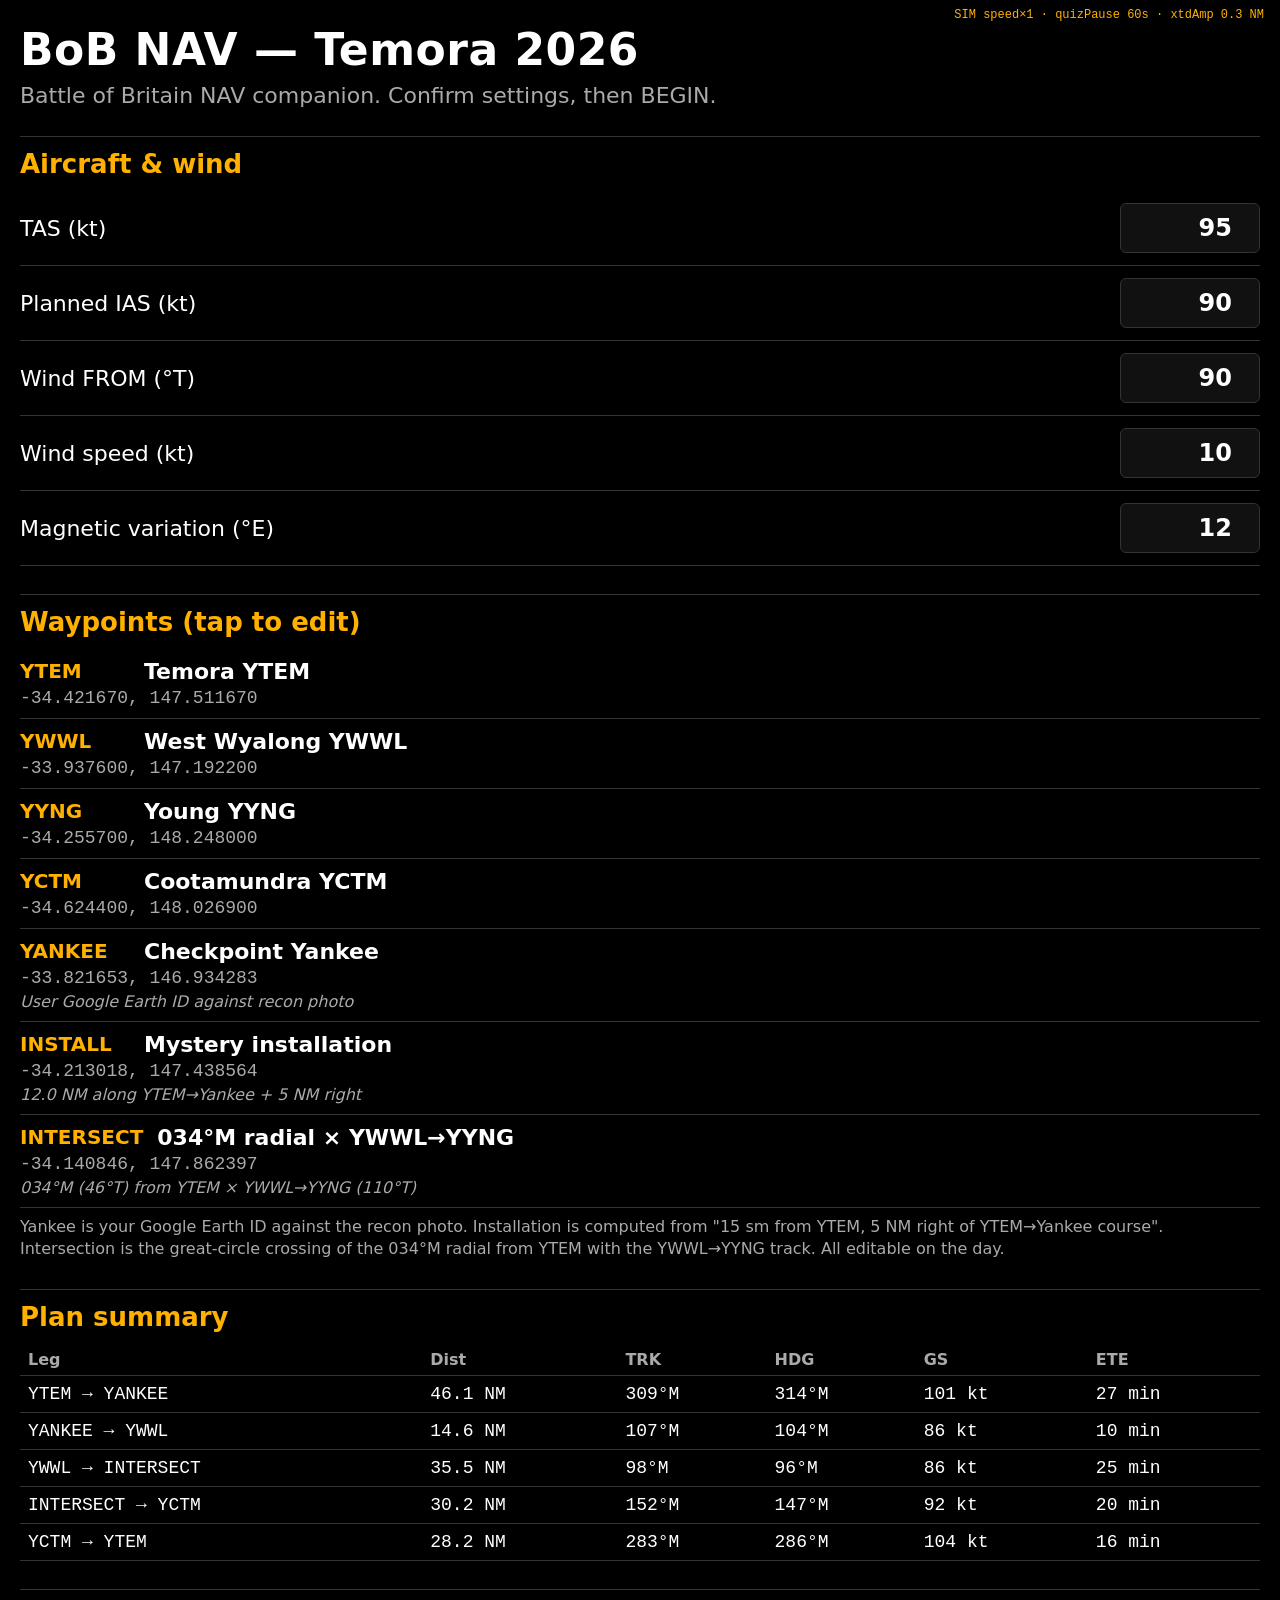
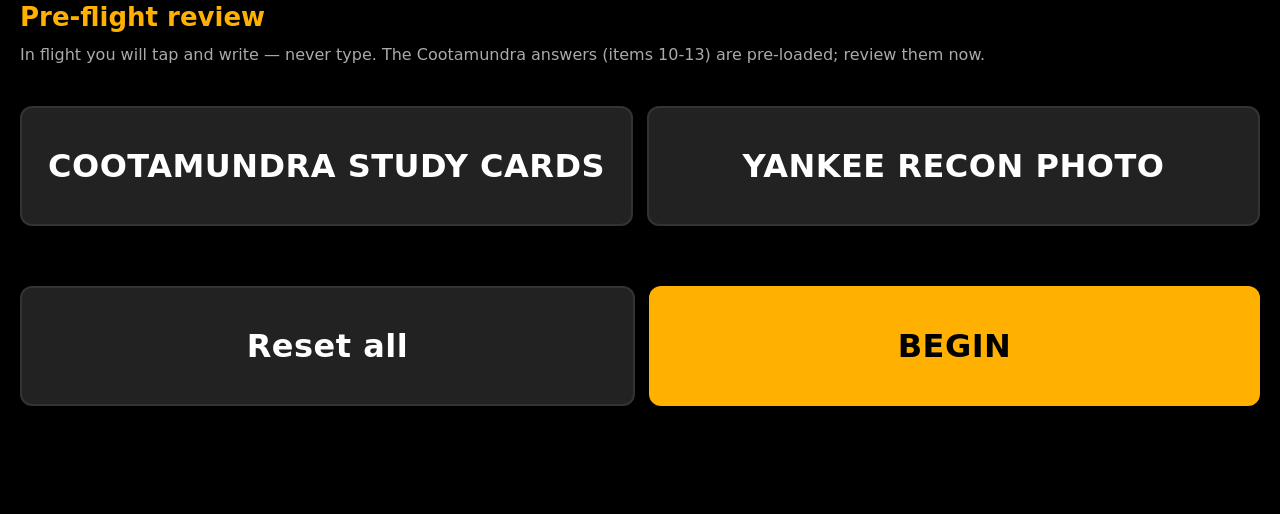
==== sim.html @ 81095c04 "Local-only sim infrastructure (DO NOT PUSH) Adds an isolated simulation harness for end-to-end testi" ====
<!DOCTYPE html>
<!--
  sim.html — local-only sim entry. DO NOT PUSH.
  Loads sim.js, which installs a fake GeoWatcher and then dynamically
  imports app.js. No service worker registration here — we want fresh
  app.js / sim.js on every reload.
-->
<html lang="en">
<head>
  <meta charset="UTF-8">
  <meta name="viewport" content="width=device-width, initial-scale=1, viewport-fit=cover, user-scalable=no">
  <meta name="theme-color" content="#000000">
  <link rel="stylesheet" href="styles.css">
  <title>BoB NAV — SIM</title>
</head>
<body>
  <div id="app">
    <section id="screen-setup" class="screen"></section>
    <section id="screen-flight" class="screen hidden"></section>
    <section id="screen-summary" class="screen hidden"></section>
    <div id="modal-photo" class="modal hidden"></div>
    <div id="modal-study" class="modal hidden"></div>
  </div>
  <div id="flash"></div>
  <!--
    Reset persisted app state synchronously, BEFORE any module loads.
    Module scripts are deferred, so this inline classic script runs first.
    app.js reads localStorage at module init time (loadSettings,
    loadPhaseIndex, loadAnswers) — the reset has to happen now or the
    sim inherits leftover phase/answers from the previous run.

    Also: if you previously visited index.html on this origin, its
    service worker is still installed and will intercept requests from
    sim.html, serving cached versions of app.js/route.js etc. Unregister
    any SWs and clear all caches on every sim load so we always run live
    code. Reload once after cleanup so the next request is intercepted
    by nobody.
  -->
  <script>
    (function () {
      try {
        const SKEY = 'bobnav.settings.v1';
        localStorage.setItem('bobnav.phase.v1', '0');
        localStorage.removeItem('bobnav.answers.v1');
        const cur = JSON.parse(localStorage.getItem(SKEY) || '{}');
        const params = new URLSearchParams(location.search);
        const varE = Number(params.get('varE') ?? '12');
        localStorage.setItem(SKEY, JSON.stringify({
          tasKt: 95, iasKt: 90, windFromT: 90, windKt: 10,
          ...cur,
          varE,
          takeoffAt: null,
        }));
      } catch (_) {}
    })();
    (async function nukeSW() {
      const params = new URLSearchParams(location.search);
      if (params.get('_clean') === '1') {
        console.info('[sim] post-cleanup load — running fresh');
        return;
      }
      let cleaned = false;
      if ('serviceWorker' in navigator) {
        const regs = await navigator.serviceWorker.getRegistrations();
        console.info('[sim] SW registrations found:', regs.length);
        if (regs.length > 0) {
          await Promise.all(regs.map((r) => r.unregister()));
          cleaned = true;
        }
      }
      if ('caches' in window) {
        const keys = await caches.keys();
        console.info('[sim] cache keys found:', keys);
        if (keys.length > 0) {
          await Promise.all(keys.map((k) => caches.delete(k)));
          cleaned = true;
        }
      }
      if (cleaned) {
        console.info('[sim] SW + caches cleared, reloading…');
        params.set('_clean', '1');
        location.replace(location.pathname + '?' + params.toString());
      }
    })();
  </script>
  <script type="module" src="sim.js"></script>
</body>
</html>
---- styles.css ----
/* styles.css — high-contrast cockpit UI
 * Sized for an iPad mounted on the right side of the panel, viewed at arm's
 * reach (~50-70 cm) from the left seat. Black background, white type,
 * single accent amber for "act now" callouts and the CDI needle.
 */

:root {
  --bg: #000;
  --fg: #fff;
  --dim: #aaa;
  --line: #333;
  --accent: #FFB000;        /* amber */
  --good: #6f6;
  --bad: #f55;

  /* Flight-screen sizes — calibrated for arm's-reach viewing */
  --status-pt: 30px;
  --headline-pt: 88px;
  --subhead-pt: 36px;
  --numeric-pt: 110px;
  --num-label-pt: 24px;
  --body-pt: 36px;
  --target-h: 120px;

  /* Setup-screen sizes — read on the ground at desk distance */
  --setup-base: 22px;
}

* { box-sizing: border-box; margin: 0; padding: 0; }

html, body {
  height: 100%;
  background: var(--bg);
  color: var(--fg);
  font-family: -apple-system, "SF Pro Display", system-ui, sans-serif;
  font-weight: 600;
  -webkit-text-size-adjust: 100%;
  -webkit-tap-highlight-color: transparent;
  overscroll-behavior: none;
  touch-action: manipulation;
}

input, button, select, textarea {
  font: inherit;
  color: inherit;
  background: transparent;
  border: none;
}

button {
  cursor: pointer;
  -webkit-user-select: none;
  user-select: none;
}

.hidden { display: none !important; }

/* ===== Screens ===== */

#app { width: 100%; min-height: 100%; }

.screen {
  width: 100%;
  min-height: 100vh;
  padding: 16px;
}

/* ===== Setup screen ===== */

#screen-setup {
  font-size: var(--setup-base);
  padding: 24px 20px 80px;
}

#screen-setup h1 {
  font-size: 44px;
  letter-spacing: 0.5px;
  margin-bottom: 8px;
}

#screen-setup .tagline {
  color: var(--dim);
  font-weight: 500;
  margin-bottom: 24px;
}

#screen-setup section {
  margin: 28px 0;
  padding-top: 12px;
  border-top: 1px solid var(--line);
}

#screen-setup h2 {
  font-size: 26px;
  margin-bottom: 12px;
  color: var(--accent);
}

.num-row {
  display: flex;
  align-items: center;
  justify-content: space-between;
  gap: 12px;
  padding: 12px 0;
  border-bottom: 1px solid var(--line);
}
.num-row span { font-weight: 500; }
.num-row input {
  width: 140px;
  padding: 10px 12px;
  font-size: 24px;
  text-align: right;
  background: #111;
  border: 1px solid var(--line);
  border-radius: 6px;
}

.wp-row {
  display: grid;
  grid-template-columns: minmax(110px, max-content) 1fr;
  grid-template-rows: auto auto;
  gap: 4px 14px;
  padding: 10px 0;
  border-bottom: 1px solid var(--line);
}
.wp-id { grid-column: 1; grid-row: 1; font-weight: 700; color: var(--accent); white-space: nowrap; font-size: 20px; }
.wp-name { grid-column: 2; grid-row: 1; font-weight: 600; }
.wp-coord { grid-column: 1 / span 2; grid-row: 2; color: var(--dim); font-family: ui-monospace, "SF Mono", Menlo, monospace; font-weight: 500; font-size: 18px; }
.wp-note { grid-column: 1 / span 2; grid-row: 3; color: var(--dim); font-weight: 400; font-style: italic; font-size: 16px; }

.plan-summary table {
  width: 100%;
  border-collapse: collapse;
  font-size: 18px;
}
.plan-summary th {
  text-align: left;
  padding: 6px 8px;
  font-size: 16px;
  color: var(--dim);
  border-bottom: 1px solid var(--line);
}
.plan-summary td {
  padding: 8px;
  border-bottom: 1px solid var(--line);
  font-family: ui-monospace, "SF Mono", Menlo, monospace;
  font-weight: 500;
}

.small { color: var(--dim); font-size: 16px; font-weight: 500; margin-top: 8px; line-height: 1.4; }

/* ===== Buttons ===== */

.btn-primary, .btn-secondary {
  min-height: var(--target-h);
  padding: 0 24px;
  border-radius: 12px;
  font-size: 32px;
  font-weight: 700;
  letter-spacing: 0.5px;
  flex: 1;
}
.btn-primary {
  background: var(--accent);
  color: #000;
}
.btn-secondary {
  background: #222;
  color: var(--fg);
  border: 2px solid var(--line);
}

.btn-row {
  display: flex;
  gap: 14px;
  padding: 16px 0;
}

.btn-row-bottom {
  position: sticky;
  bottom: 0;
  margin-top: auto;
  background: linear-gradient(180deg, transparent 0%, var(--bg) 30%, var(--bg) 100%);
  padding-top: 28px;
  padding-bottom: env(safe-area-inset-bottom, 16px);
}

#screen-setup .btn-row {
  margin-top: 24px;
}

/* ===== Flight screen ===== */

#screen-flight {
  display: flex;
  flex-direction: column;
  min-height: 100vh;
  padding: 12px 16px env(safe-area-inset-bottom, 16px);
  font-size: var(--body-pt);
}

.status-row {
  display: flex;
  justify-content: space-between;
  align-items: center;
  font-size: var(--status-pt);
  font-weight: 600;
  color: var(--dim);
  padding: 4px 0 12px;
  font-family: ui-monospace, "SF Mono", Menlo, monospace;
  letter-spacing: 0.5px;
}

.headline {
  font-size: var(--headline-pt);
  line-height: 1;
  letter-spacing: -1px;
  font-weight: 800;
  margin: 4px 0 4px;
  padding: 6px 0;
}
.headline.alert {
  color: var(--accent);
  text-shadow: 0 0 1px var(--accent);
}

.subhead {
  font-size: var(--subhead-pt);
  font-weight: 600;
  color: var(--dim);
  margin-bottom: 16px;
  line-height: 1.1;
}

.cdi-block {
  margin: 8px 0 16px;
}
.cdi-block.no-fix {
  color: var(--dim);
  font-size: var(--subhead-pt);
}

.track-row {
  display: flex;
  justify-content: space-between;
  align-items: baseline;
  font-size: 38px;
  margin-bottom: 16px;
  font-family: ui-monospace, "SF Mono", Menlo, monospace;
}
.track-row label {
  color: var(--dim);
  font-weight: 500;
  font-size: 24px;
  margin-right: 8px;
}
.track-row strong { font-weight: 700; }
.drift { font-weight: 700; }
.drift.alert { color: var(--accent); }

.cdi {
  position: relative;
  padding: 16px 8px 4px;
  border: 2px solid var(--line);
  border-radius: 8px;
  background: #0a0a0a;
}

.cdi-scale {
  position: relative;
  display: flex;
  justify-content: space-between;
  align-items: center;
  height: 36px;
  font-size: 28px;
  color: var(--dim);
  font-family: ui-monospace, "SF Mono", Menlo, monospace;
  font-weight: 500;
}
.cdi-d { font-size: 24px; }
.cdi-c { color: var(--fg); font-weight: 700; }

.cdi-needle {
  position: absolute;
  top: -10px;
  bottom: -10px;
  width: 6px;
  background: var(--accent);
  border-radius: 3px;
  transform: translateX(-50%);
  box-shadow: 0 0 8px rgba(255, 176, 0, 0.6);
  transition: left 0.2s ease-out;
}

.cdi-numeric {
  text-align: center;
  font-size: 28px;
  margin-top: 10px;
  font-family: ui-monospace, "SF Mono", Menlo, monospace;
  color: var(--fg);
  font-weight: 700;
}

.numerics {
  display: grid;
  grid-template-columns: 1fr 1fr 1fr;
  gap: 4px;
  margin: 16px 0 8px;
}
.num-cell { text-align: center; }
.num-val {
  font-size: var(--numeric-pt);
  line-height: 1;
  font-weight: 800;
  font-family: ui-monospace, "SF Mono", Menlo, monospace;
  letter-spacing: -2px;
}
.num-lab {
  font-size: var(--num-label-pt);
  color: var(--dim);
  font-weight: 500;
  margin-top: 4px;
}
.num-target {
  grid-column: 1 / span 3;
  text-align: center;
  font-size: 30px;
  margin-top: 8px;
  color: var(--dim);
  font-weight: 600;
}

.secondary {
  text-align: center;
  font-size: 32px;
  color: var(--dim);
  margin: 8px 0 16px;
}
.secondary strong { color: var(--fg); }

/* ===== Quiz ===== */

.quiz {
  margin: 16px 0;
  padding: 16px;
  border: 2px solid var(--accent);
  border-radius: 12px;
  background: rgba(255, 176, 0, 0.06);
}
.quiz-title {
  font-size: 34px;
  font-weight: 700;
  color: var(--accent);
  margin-bottom: 14px;
}
.quiz-options {
  display: grid;
  grid-template-columns: 1fr 1fr;
  gap: 12px;
}
.quiz-opt {
  min-height: var(--target-h);
  padding: 12px 16px;
  font-size: 28px;
  font-weight: 600;
  background: #111;
  color: var(--fg);
  border: 2px solid var(--line);
  border-radius: 8px;
  text-align: center;
}
.quiz-opt.selected {
  background: var(--accent);
  color: #000;
  border-color: var(--accent);
}

.quiz-field { margin: 10px 0; }
.quiz-field label {
  display: block;
  font-size: 24px;
  color: var(--dim);
  margin-bottom: 6px;
  font-weight: 500;
}
.quiz-field input {
  width: 100%;
  padding: 14px 12px;
  font-size: 28px;
  background: #111;
  border: 1px solid var(--line);
  border-radius: 6px;
}
.choice-row {
  display: flex;
  gap: 8px;
  flex-wrap: wrap;
}
.choice {
  flex: 1 1 auto;
  min-width: 120px;
  min-height: 80px;
  padding: 8px 16px;
  font-size: 28px;
  background: #111;
  color: var(--fg);
  border: 2px solid var(--line);
  border-radius: 6px;
  font-weight: 700;
}
.choice.selected {
  background: var(--accent);
  color: #000;
  border-color: var(--accent);
}

.counter-row {
  display: flex;
  align-items: stretch;
  gap: 12px;
}
.counter-btn {
  flex: 0 0 auto;
  min-width: 100px;
  min-height: 100px;
  font-size: 56px;
  font-weight: 800;
  background: #111;
  color: var(--fg);
  border: 2px solid var(--line);
  border-radius: 10px;
}
.counter-btn:active {
  background: var(--accent);
  color: #000;
}
.counter-val {
  flex: 1 1 auto;
  min-height: 100px;
  display: flex;
  align-items: center;
  justify-content: center;
  font-size: 72px;
  font-weight: 800;
  font-family: ui-monospace, "SF Mono", Menlo, monospace;
  background: #0a0a0a;
  border: 2px solid var(--line);
  border-radius: 10px;
}

/* ===== Modals ===== */

.modal {
  position: fixed;
  inset: 0;
  background: rgba(0, 0, 0, 0.96);
  z-index: 1000;
  overflow-y: auto;
  padding: 16px;
}
.modal-inner {
  max-width: 100%;
  margin: 0 auto;
  padding-bottom: 80px;
}
.modal-inner img {
  max-width: 100%;
  height: auto;
  display: block;
  margin: 0 auto 20px;
}
.modal-inner.study h2 {
  font-size: 34px;
  margin-bottom: 16px;
  color: var(--accent);
}
.study-card {
  margin: 18px 0;
  padding: 14px 16px;
  border-left: 4px solid var(--accent);
  background: #0a0a0a;
}
.study-card h3 {
  font-size: 26px;
  margin-bottom: 8px;
  color: var(--accent);
}
.study-card p {
  font-size: 22px;
  font-weight: 500;
  line-height: 1.35;
  margin: 6px 0;
}

.modal-inner .btn-primary {
  position: sticky;
  bottom: env(safe-area-inset-bottom, 16px);
  margin-top: 16px;
}

/* ===== Summary screen ===== */

#screen-summary {
  font-size: 24px;
  padding: 24px 20px 80px;
}
#screen-summary h1 {
  font-size: 48px;
  margin-bottom: 16px;
}
#screen-summary section {
  margin: 20px 0;
  padding: 12px 0;
  border-top: 1px solid var(--line);
}
#screen-summary h2 {
  font-size: 28px;
  margin-bottom: 8px;
  color: var(--accent);
}
#screen-summary p { font-size: 22px; margin: 4px 0; line-height: 1.4; }

/* ===== Flash overlay ===== */

#flash {
  position: fixed;
  inset: 0;
  background: var(--accent);
  opacity: 0;
  pointer-events: none;
  transition: opacity 0.7s ease-out;
  z-index: 9999;
}
#flash.active {
  opacity: 0.85;
  transition: opacity 0.05s;
}

/* ===== Orientation ===== */

@media (orientation: landscape) and (max-height: 700px) {
  :root {
    --headline-pt: 64px;
    --numeric-pt: 88px;
    --subhead-pt: 28px;
  }
}
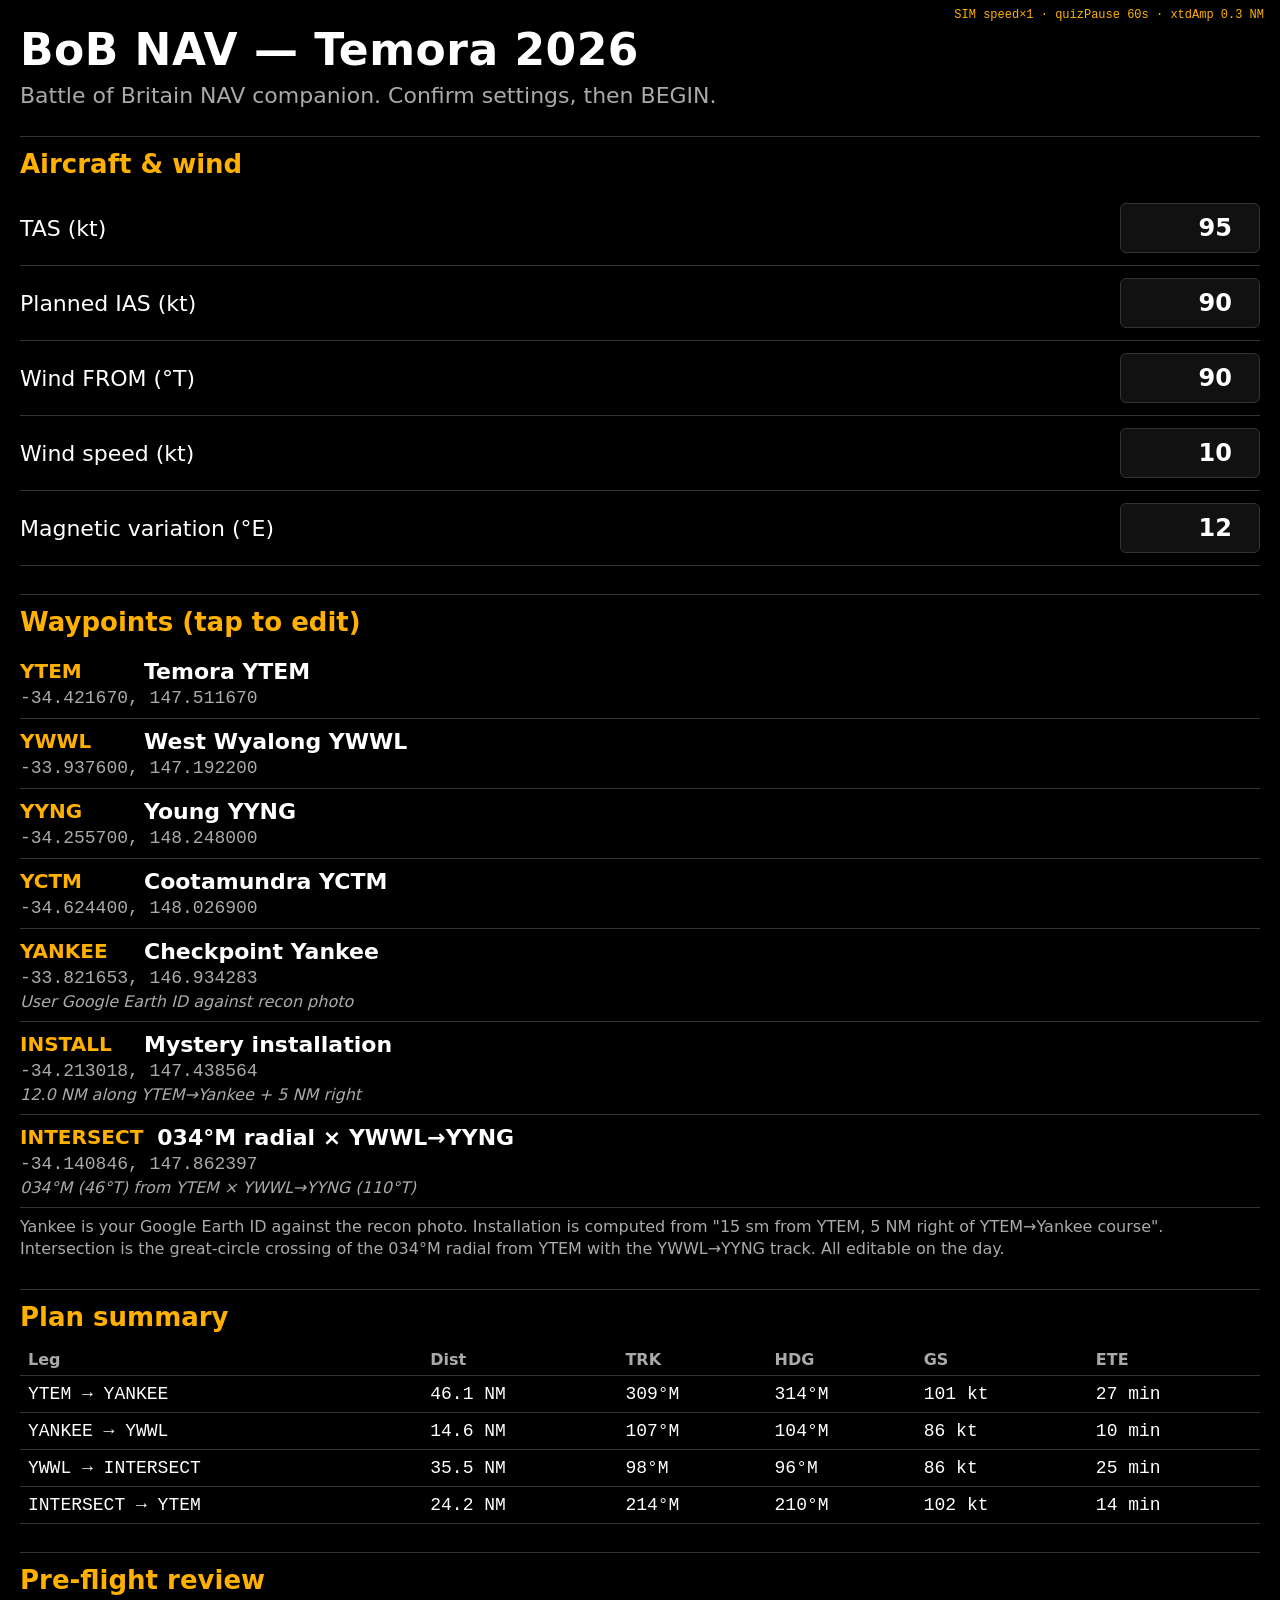
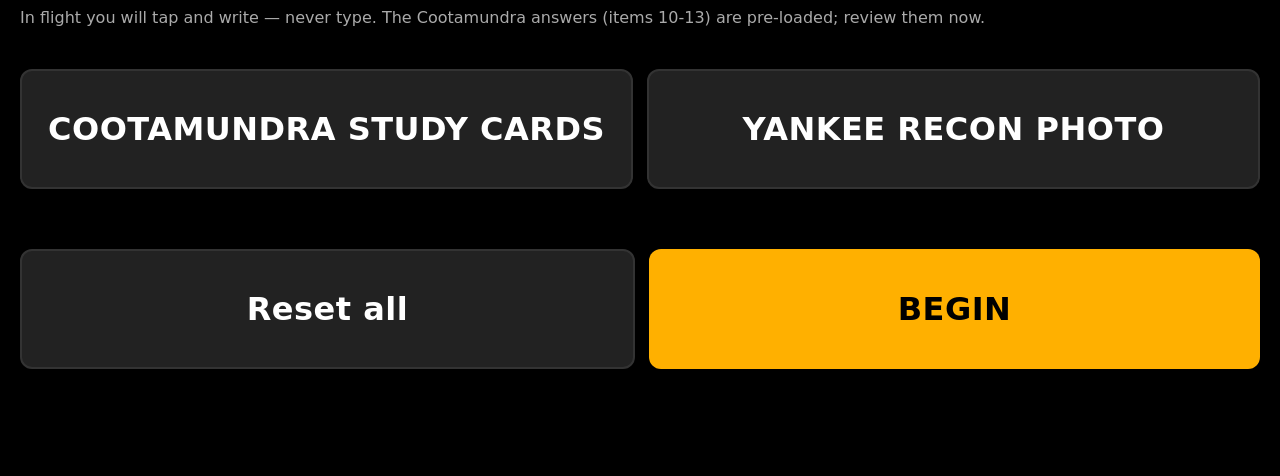
==== commit 95b75069: "Promote sim to a published demo Other pilots want to see how the in-flight app behaved without needi" ====
--- a/sim.html
+++ b/sim.html
@@ -1,9 +1,10 @@
 <!DOCTYPE html>
 <!--
-  sim.html — local-only sim entry. DO NOT PUSH.
-  Loads sim.js, which installs a fake GeoWatcher and then dynamically
-  imports app.js. No service worker registration here — we want fresh
-  app.js / sim.js on every reload.
+  sim.html — simulator entry point. Loads sim.js, which installs a fake
+  GeoWatcher and statically imports app.js so the real UI runs against
+  synthetic GPS fixes. No service worker registration here — we want
+  fresh app.js / sim.js on every reload. Originally a local-only test
+  rig; published with the post-flight build for demo purposes.
 -->
 <html lang="en">
 <head>
